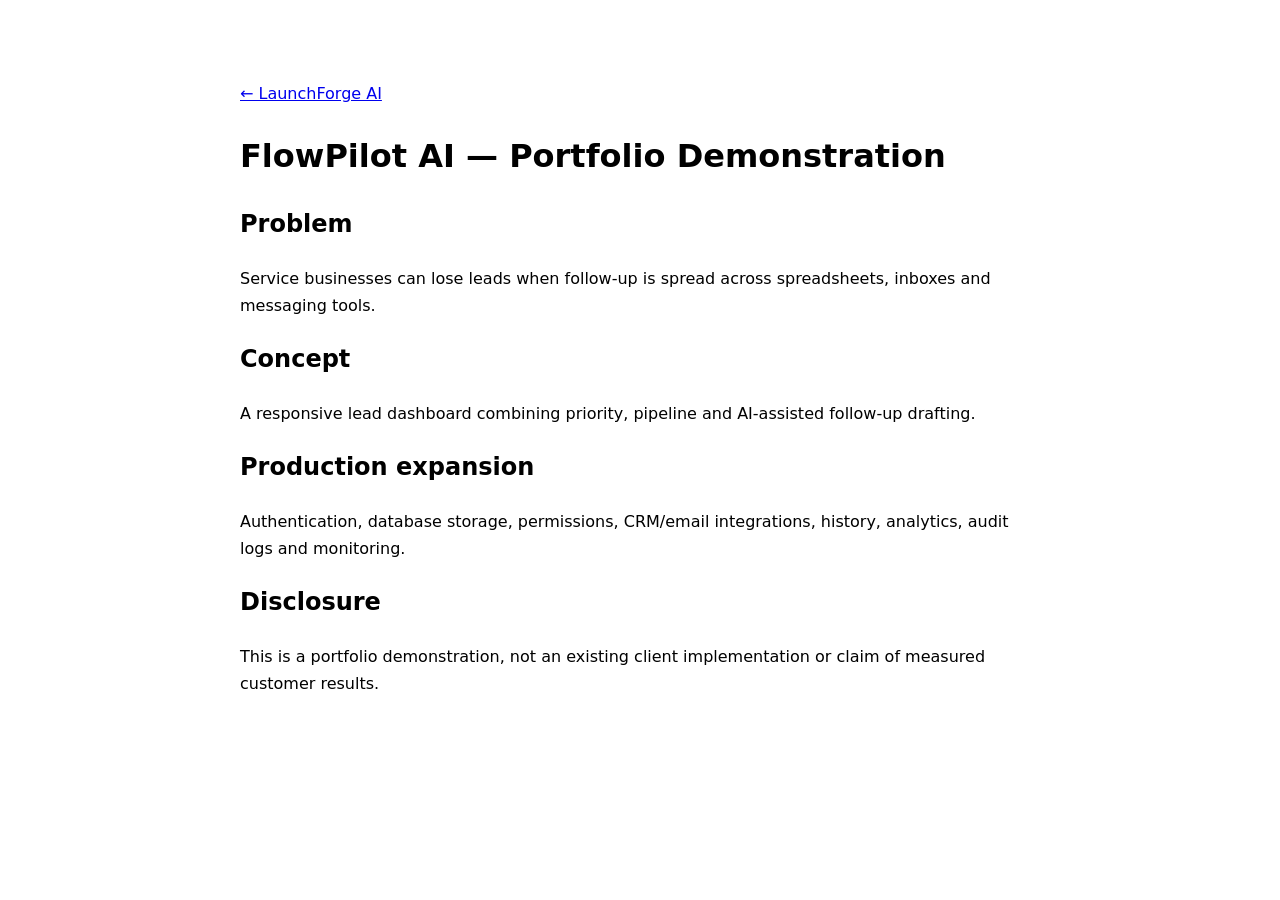
==== case-study/index.html @ 784d400d "Add case-study/index.html" ====
<!doctype html><html><head><meta charset="utf-8"><meta name="viewport" content="width=device-width,initial-scale=1"><title>FlowPilot AI Case Study</title><style>body{font-family:system-ui;max-width:800px;margin:60px auto;padding:20px;line-height:1.7}</style></head><body><a href="../">← LaunchForge AI</a><h1>FlowPilot AI — Portfolio Demonstration</h1><h2>Problem</h2><p>Service businesses can lose leads when follow-up is spread across spreadsheets, inboxes and messaging tools.</p><h2>Concept</h2><p>A responsive lead dashboard combining priority, pipeline and AI-assisted follow-up drafting.</p><h2>Production expansion</h2><p>Authentication, database storage, permissions, CRM/email integrations, history, analytics, audit logs and monitoring.</p><h2>Disclosure</h2><p>This is a portfolio demonstration, not an existing client implementation or claim of measured customer results.</p></body></html>
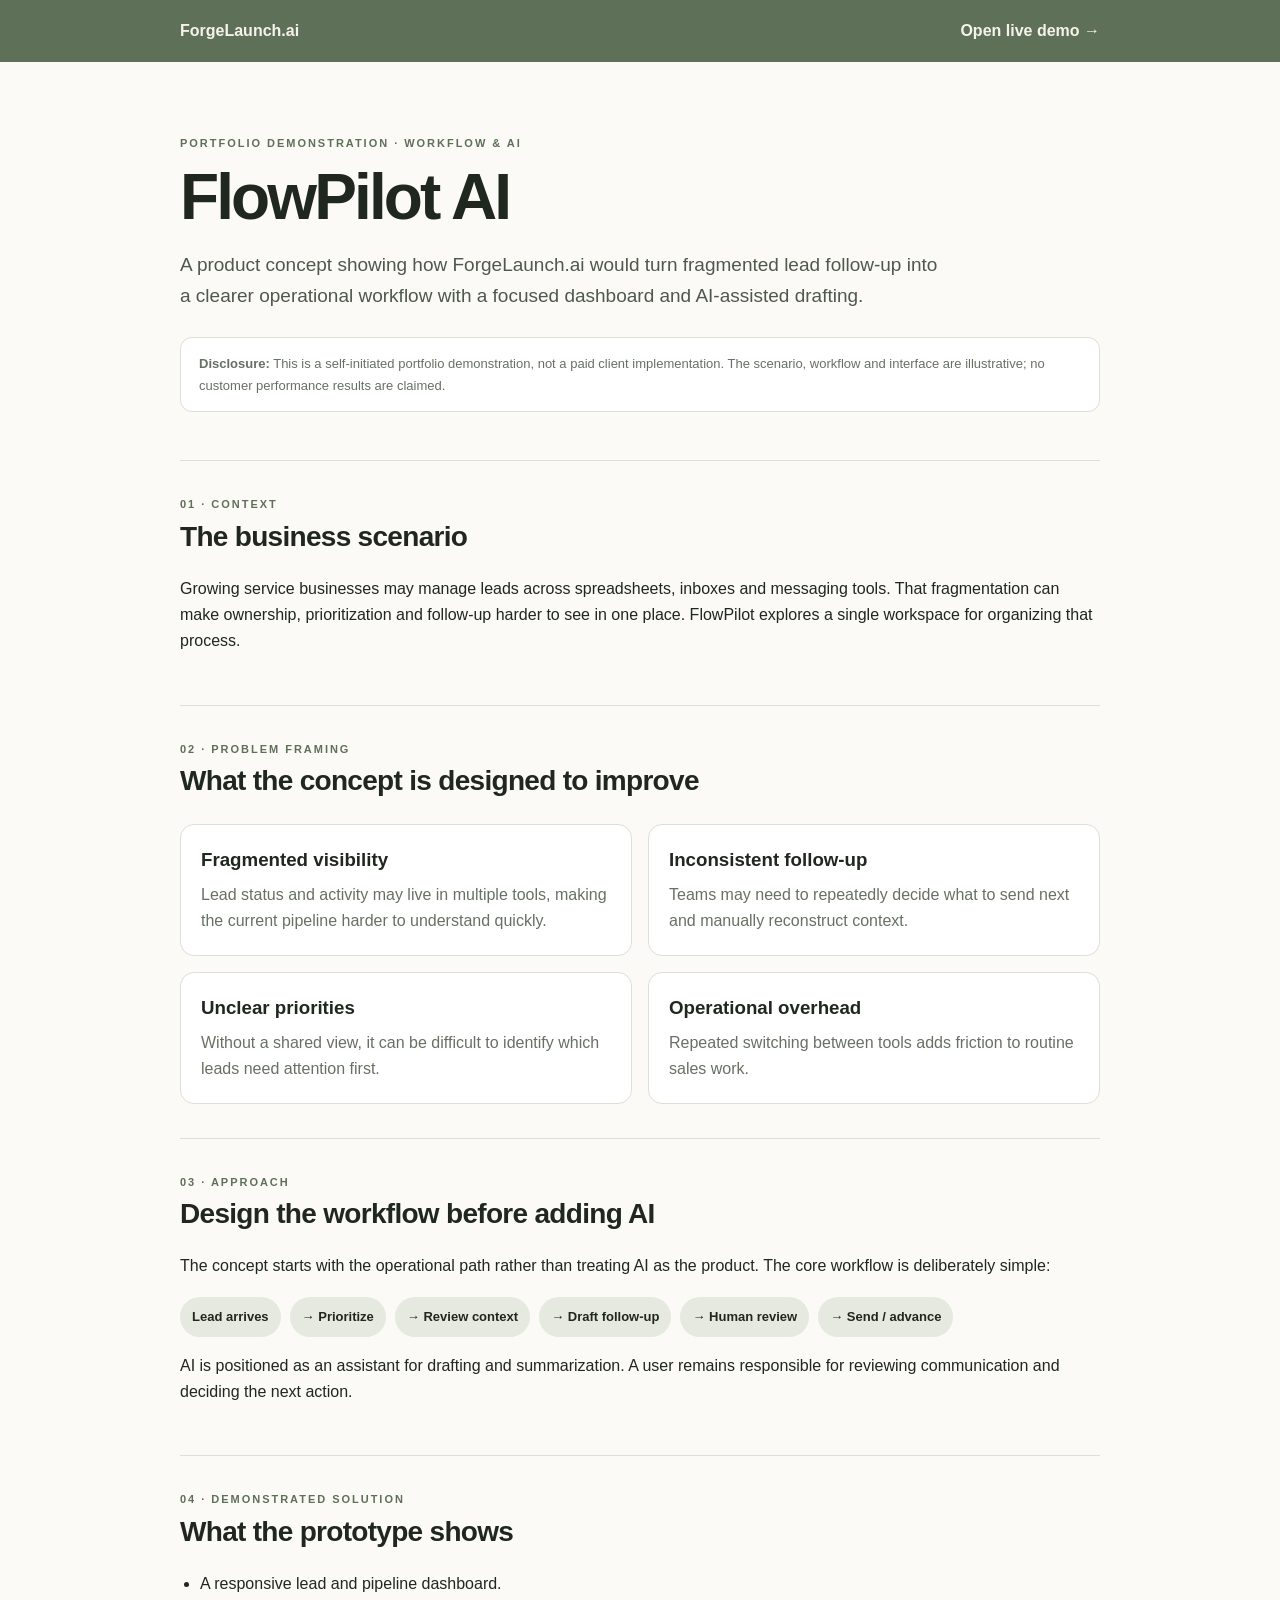
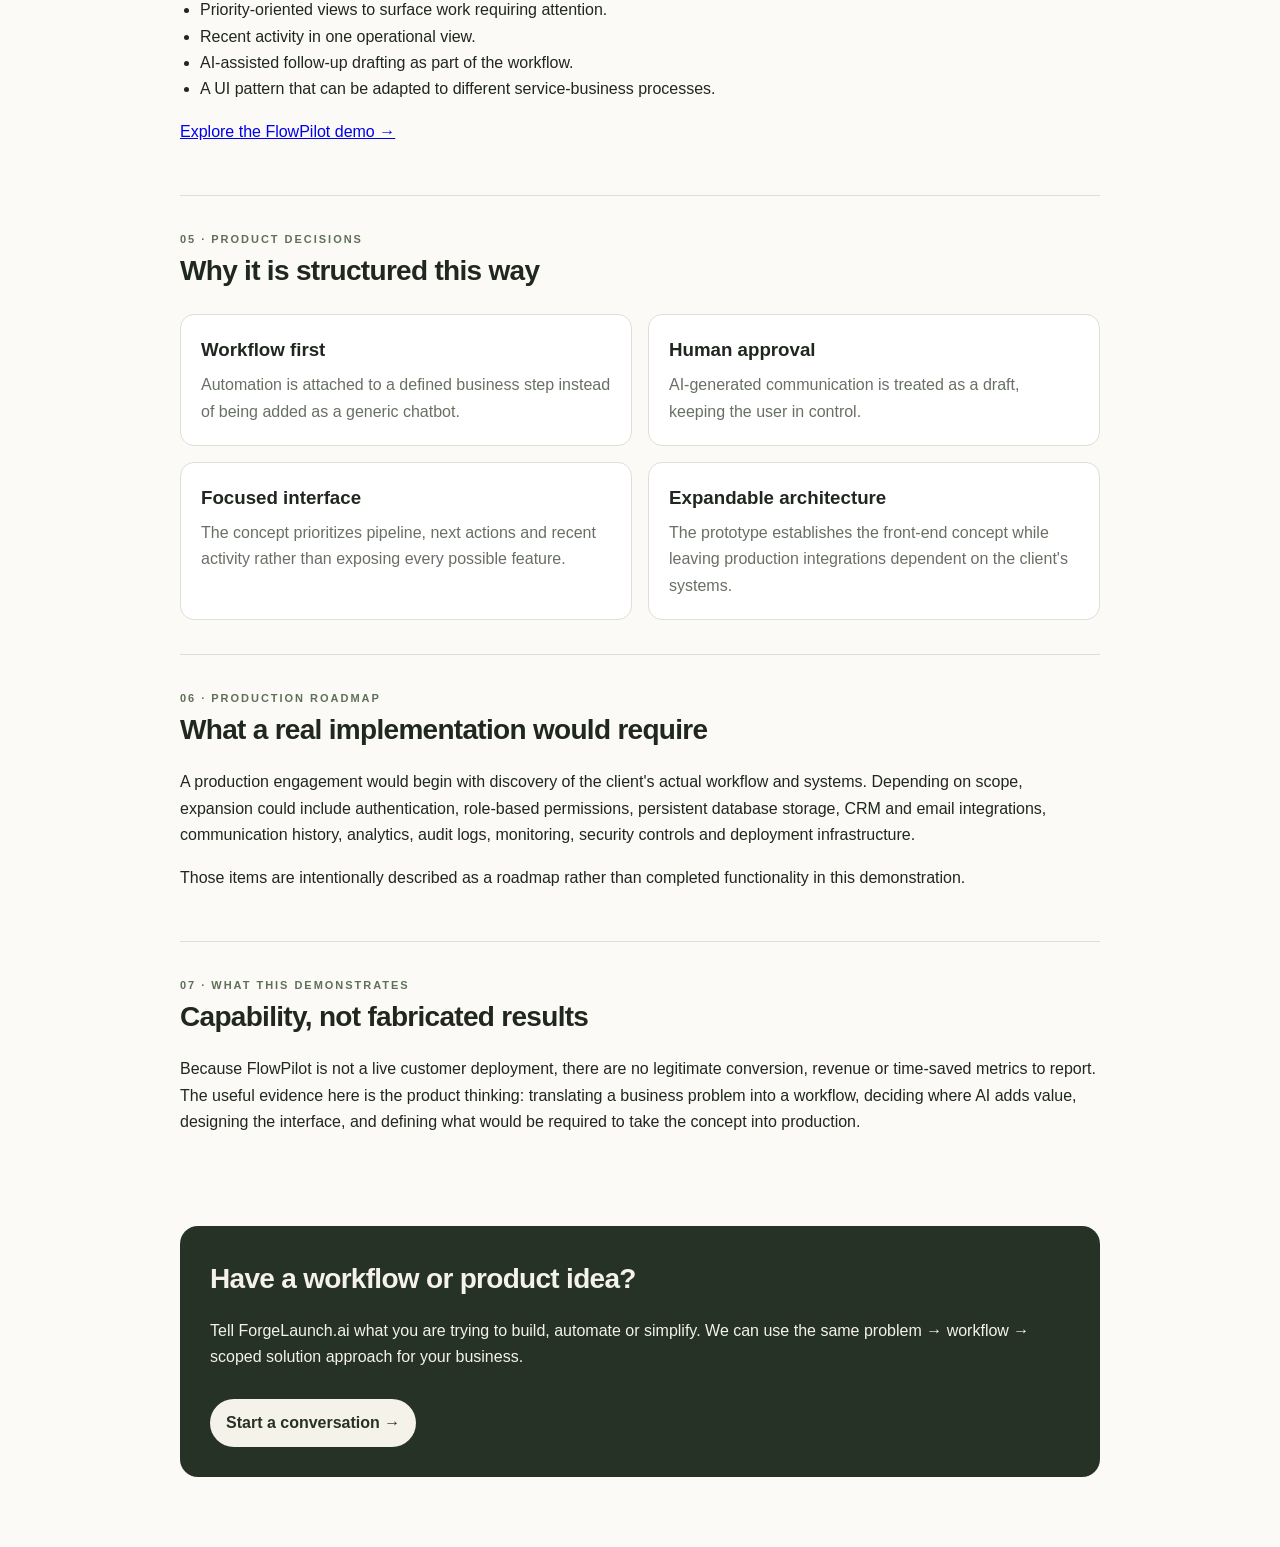
==== commit 3948192c: "Expand FlowPilot portfolio case study with approach and production roadmap" ====
--- a/case-study/index.html
+++ b/case-study/index.html
@@ -1 +1,20 @@
-<!doctype html><html><head><meta charset="utf-8"><meta name="viewport" content="width=device-width,initial-scale=1"><title>FlowPilot AI Case Study</title><style>body{font-family:system-ui;max-width:800px;margin:60px auto;padding:20px;line-height:1.7}</style></head><body><a href="../">← LaunchForge AI</a><h1>FlowPilot AI — Portfolio Demonstration</h1><h2>Problem</h2><p>Service businesses can lose leads when follow-up is spread across spreadsheets, inboxes and messaging tools.</p><h2>Concept</h2><p>A responsive lead dashboard combining priority, pipeline and AI-assisted follow-up drafting.</p><h2>Production expansion</h2><p>Authentication, database storage, permissions, CRM/email integrations, history, analytics, audit logs and monitoring.</p><h2>Disclosure</h2><p>This is a portfolio demonstration, not an existing client implementation or claim of measured customer results.</p></body></html>+<!doctype html>
+<html lang="en"><head><meta charset="utf-8"><meta name="viewport" content="width=device-width,initial-scale=1">
+<meta name="description" content="FlowPilot AI portfolio demonstration by ForgeLaunch.ai — a concept for centralizing lead workflows and AI-assisted follow-up.">
+<title>FlowPilot AI — ForgeLaunch.ai Portfolio Case Study</title>
+<style>
+:root{--olive:#5f7058;--deep:#263226;--cream:#f5f2e9;--paper:#fbfaf6;--muted:#687064;--line:#dedfd6}
+*{box-sizing:border-box}body{margin:0;font-family:-apple-system,BlinkMacSystemFont,"Segoe UI",Arial,sans-serif;background:var(--paper);color:#20271f;line-height:1.65}.wrap{width:min(920px,calc(100% - 36px));margin:auto}header{background:var(--olive);color:var(--cream);padding:18px 0}.top{display:flex;justify-content:space-between;align-items:center;gap:20px}.top a{color:inherit;text-decoration:none;font-weight:700}.hero{padding:72px 0 48px}.label{text-transform:uppercase;letter-spacing:.18em;font-size:11px;color:var(--olive);font-weight:800}.hero h1{font-size:clamp(38px,6vw,64px);line-height:1.02;letter-spacing:-.045em;margin:12px 0 18px}.lead{font-size:19px;color:#4f584c;max-width:760px}.disclosure{margin-top:26px;padding:15px 18px;border:1px solid var(--line);border-radius:12px;background:#fff;font-size:13px;color:var(--muted)}section{padding:34px 0;border-top:1px solid var(--line)}h2{font-size:28px;letter-spacing:-.025em;margin:0 0 12px}h3{margin:0 0 6px}.grid{display:grid;grid-template-columns:repeat(2,1fr);gap:16px;margin-top:20px}.card{background:#fff;border:1px solid var(--line);border-radius:14px;padding:20px}.card p{margin:0;color:var(--muted)}ul{padding-left:20px}.flow{display:flex;flex-wrap:wrap;gap:9px;margin-top:18px}.flow span{background:#e5e9df;padding:9px 12px;border-radius:999px;font-size:13px;font-weight:700}.cta{background:var(--deep);color:var(--cream);border-radius:18px;padding:30px;margin:40px 0 70px}.cta a{display:inline-block;margin-top:12px;background:var(--cream);color:var(--deep);padding:11px 16px;border-radius:999px;text-decoration:none;font-weight:800}@media(max-width:650px){.grid{grid-template-columns:1fr}.hero{padding-top:48px}}
+</style></head><body>
+<header><div class="wrap top"><a href="../">ForgeLaunch.ai</a><a href="../demo/">Open live demo →</a></div></header>
+<main class="wrap">
+<div class="hero"><div class="label">Portfolio demonstration · Workflow & AI</div><h1>FlowPilot AI</h1><p class="lead">A product concept showing how ForgeLaunch.ai would turn fragmented lead follow-up into a clearer operational workflow with a focused dashboard and AI-assisted drafting.</p><div class="disclosure"><strong>Disclosure:</strong> This is a self-initiated portfolio demonstration, not a paid client implementation. The scenario, workflow and interface are illustrative; no customer performance results are claimed.</div></div>
+<section><div class="label">01 · Context</div><h2>The business scenario</h2><p>Growing service businesses may manage leads across spreadsheets, inboxes and messaging tools. That fragmentation can make ownership, prioritization and follow-up harder to see in one place. FlowPilot explores a single workspace for organizing that process.</p></section>
+<section><div class="label">02 · Problem framing</div><h2>What the concept is designed to improve</h2><div class="grid"><div class="card"><h3>Fragmented visibility</h3><p>Lead status and activity may live in multiple tools, making the current pipeline harder to understand quickly.</p></div><div class="card"><h3>Inconsistent follow-up</h3><p>Teams may need to repeatedly decide what to send next and manually reconstruct context.</p></div><div class="card"><h3>Unclear priorities</h3><p>Without a shared view, it can be difficult to identify which leads need attention first.</p></div><div class="card"><h3>Operational overhead</h3><p>Repeated switching between tools adds friction to routine sales work.</p></div></div></section>
+<section><div class="label">03 · Approach</div><h2>Design the workflow before adding AI</h2><p>The concept starts with the operational path rather than treating AI as the product. The core workflow is deliberately simple:</p><div class="flow"><span>Lead arrives</span><span>→ Prioritize</span><span>→ Review context</span><span>→ Draft follow-up</span><span>→ Human review</span><span>→ Send / advance</span></div><p>AI is positioned as an assistant for drafting and summarization. A user remains responsible for reviewing communication and deciding the next action.</p></section>
+<section><div class="label">04 · Demonstrated solution</div><h2>What the prototype shows</h2><ul><li>A responsive lead and pipeline dashboard.</li><li>Priority-oriented views to surface work requiring attention.</li><li>Recent activity in one operational view.</li><li>AI-assisted follow-up drafting as part of the workflow.</li><li>A UI pattern that can be adapted to different service-business processes.</li></ul><p><a href="../demo/">Explore the FlowPilot demo →</a></p></section>
+<section><div class="label">05 · Product decisions</div><h2>Why it is structured this way</h2><div class="grid"><div class="card"><h3>Workflow first</h3><p>Automation is attached to a defined business step instead of being added as a generic chatbot.</p></div><div class="card"><h3>Human approval</h3><p>AI-generated communication is treated as a draft, keeping the user in control.</p></div><div class="card"><h3>Focused interface</h3><p>The concept prioritizes pipeline, next actions and recent activity rather than exposing every possible feature.</p></div><div class="card"><h3>Expandable architecture</h3><p>The prototype establishes the front-end concept while leaving production integrations dependent on the client's systems.</p></div></div></section>
+<section><div class="label">06 · Production roadmap</div><h2>What a real implementation would require</h2><p>A production engagement would begin with discovery of the client's actual workflow and systems. Depending on scope, expansion could include authentication, role-based permissions, persistent database storage, CRM and email integrations, communication history, analytics, audit logs, monitoring, security controls and deployment infrastructure.</p><p>Those items are intentionally described as a roadmap rather than completed functionality in this demonstration.</p></section>
+<section><div class="label">07 · What this demonstrates</div><h2>Capability, not fabricated results</h2><p>Because FlowPilot is not a live customer deployment, there are no legitimate conversion, revenue or time-saved metrics to report. The useful evidence here is the product thinking: translating a business problem into a workflow, deciding where AI adds value, designing the interface, and defining what would be required to take the concept into production.</p></section>
+<div class="cta"><h2>Have a workflow or product idea?</h2><p>Tell ForgeLaunch.ai what you are trying to build, automate or simplify. We can use the same problem → workflow → scoped solution approach for your business.</p><a href="mailto:forgelaunch.ai@gmail.com">Start a conversation →</a></div>
+</main></body></html>
